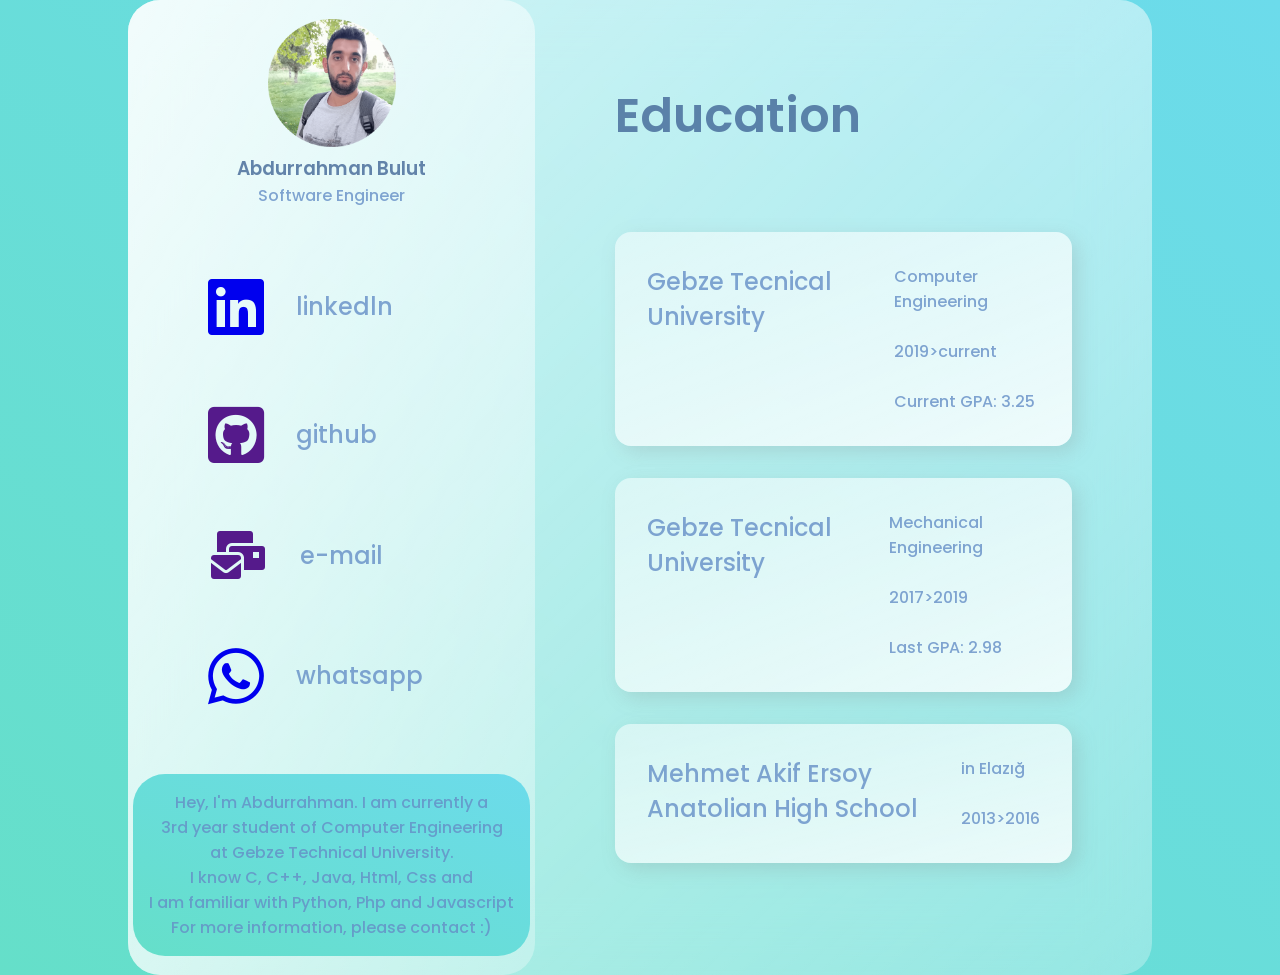
==== index.html @ 1a70b050 "Add files via upload Initial commit" ====
<!DOCTYPE html>
<html lang="en">
  <head>
    <meta charset="UTF-8" />
    <meta name="viewport" content="width=device-width, initial-scale=1.0" />
    <meta name="description" content="Personal Portfolio">
    <meta name="author" content="Abdurrahman Bulut">
    <meta name="keywords" content="Personal portfolio, cv, abdurrahman bulut">
    <link rel="preconnect" href="https://fonts.gstatic.com" />
    <link
      href="https://fonts.googleapis.com/css2?family=Poppins:wght@400;500;700&display=swap"
      rel="stylesheet"
    />
    <link rel="stylesheet" href="./style.css" />
    <link href="https://fonts.googleapis.com/css2?family=Roboto:wght@500&display=swap" rel="stylesheet">
    <link rel="stylesheet" href="https://cdnjs.cloudflare.com/ajax/libs/font-awesome/6.0.0-beta2/css/all.min.css">
    <link rel="shortcut icon" href="./images/favicon.ico" type="image/x-icon">
    <link rel="icon" href="./images/favicon.ico" type="image/x-icon">
    <title>AB Portfolio</title>
  </head>
  <body>
    <main>
      <section class="glass">
        <div class="dashboard">
          <div class="user">
            <img src="./images/me.png" alt="" />
            <h3>Abdurrahman Bulut</h3>
            <p>Software Engineer</p>
          </div>
          <div class="links">
            <div class="link">
              <a href="https://www.linkedin.com/in/abdurrahman-bulut/" target="_blank"><i
                class="fab fa-linkedin fa-4x"></i></a>
              <h2>linkedln</h2>
            </div>
            <div class="link">
              <a href="https://github.com/abdurrahmanbulut" target="_blank"><i
                class="fa-brands fa-github-square fa-4x c-pirple"></i></a>
              <h2>github</h2>
            </div>
            <div class="link">
              <a href="mailto:abdurrahmanbulut@yahoo.com?Subject=Hello" target="_blank"><i
                class="fas fa-mail-bulk fa-3x c-pirple"></i></a>
              <h2>e-mail</h2>
            </div>
            <div class="link">
              <a href=" https://wa.me/905444394021" target="_blank"><i class="fab fa-whatsapp fa-4x"></i></a>
              <h2>whatsapp</h2>
            </div>
          </div>
          <div class="definition">
            <p>Hey, I'm Abdurrahman. I am currently a</p>
            <p>3rd year student of Computer Engineering </p>
            <p>at Gebze Technical University.</p>
            <p>I know C, C++, Java, Html, Css and</p>
            <p>I am familiar with Python, Php and Javascript</p>
            <p>For more information, please contact :)</p>
          </div>
        </div>
        <div class="education">
          <div class="status">
            <h1>Education</h1>
          </div>
          <div class="cards">
            <div class="card">
              <h2>Gebze Tecnical University</h2>
              <p>Computer Engineering <br><br> 2019>current <br><br>Current GPA: 3.25</p>
            </div>
            <div class="card">
              <h2>Gebze Tecnical University</h2>
              <p>Mechanical Engineering <br><br> 2017>2019 <br><br>Last GPA: 2.98</p>
            </div>
            <div class="card">
              <h2>Mehmet Akif Ersoy Anatolian High School </h2>
              <p>in Elazığ <br><br> 2013>2016</p>
            </div>
          </div>
        </div>
      </section>
    </main>
  </body>
</html>
---- style.css ----
* {
  margin: 0;
  padding: 0;
  box-sizing: border-box;
}

h1 {
  color: #426696;
  font-weight: 600;
  font-size: 3rem;
  opacity: 0.8;
}
h2,
p {
  color: #658ec6;
  font-weight: 500;
  opacity: 0.8;
}

h3 {
  color: #426696;
  font-weight: 600;
  opacity: 0.8;
}
.c-pirple{
  color: rgb(85, 26, 139);
}
main {
  font-family: "Poppins", sans-serif;
  min-height: 100vh;
  background: linear-gradient(to right top, #65dfc9, #6cdbeb);
  display: flex;
  align-items: center;
  justify-content: center;
}
.user img{
  width: 8rem;
}

.glass {
  background: white;
  width: 80%;
  background: linear-gradient(
    to right bottom,
    rgba(255, 255, 255, 0.7),
    rgba(255, 255, 255, 0.3)
  );
  border-radius: 2rem;
  z-index: 2;
  backdrop-filter: blur(2rem);
  display: flex;
}


.dashboard {
  flex: 1;
  display: flex;
  flex-direction: column;
  align-items: center;
  justify-content: space-evenly;
  text-align: center;
  background: linear-gradient(
    to right bottom,
    rgba(255, 255, 255, 0.7),
    rgba(255, 255, 255, 0.3)
  );
  border-radius: 2rem;
}
.link {
  display: flex;
  margin: 2rem 0rem;
  padding: 1rem 5rem;
  align-items: center;
}
.link h2 {
  padding: 0rem 2rem;
}

.education {
  flex: 2;
}

.definition {
  background: linear-gradient(to right top, #65dfc9, #6cdbeb);
  border-radius: 2rem;
  color: white;
  padding: 1rem;
  position: relative;
}

/* Educations */
.status {
  margin-bottom: 3rem;
}


.education {
  margin: 5rem;
  display: flex;
  flex-direction: column;
  justify-content: space-evenly;
}

.card {
  display: flex;
  background: linear-gradient(
    to left top,
    rgba(255, 255, 255, 0.8),
    rgba(255, 255, 255, 0.5)
  );
  
  border-radius: 1rem;
  margin: 2rem 0rem;
  padding: 2rem;
  box-shadow: 6px 6px 20px rgba(122, 122, 122, 0.212);
  justify-content: space-between;
}
@media(max-width:500px){
  .glass{
    display: flex;
    flex-direction: column;
  }
  .education{
    margin: 2rem;
  }
  .card{
    display: flex;
    flex-direction: column;
    width: 15rem;
  }
  .card h2{
    font-size: 1rem;
    margin-bottom: 1rem;
  }
}
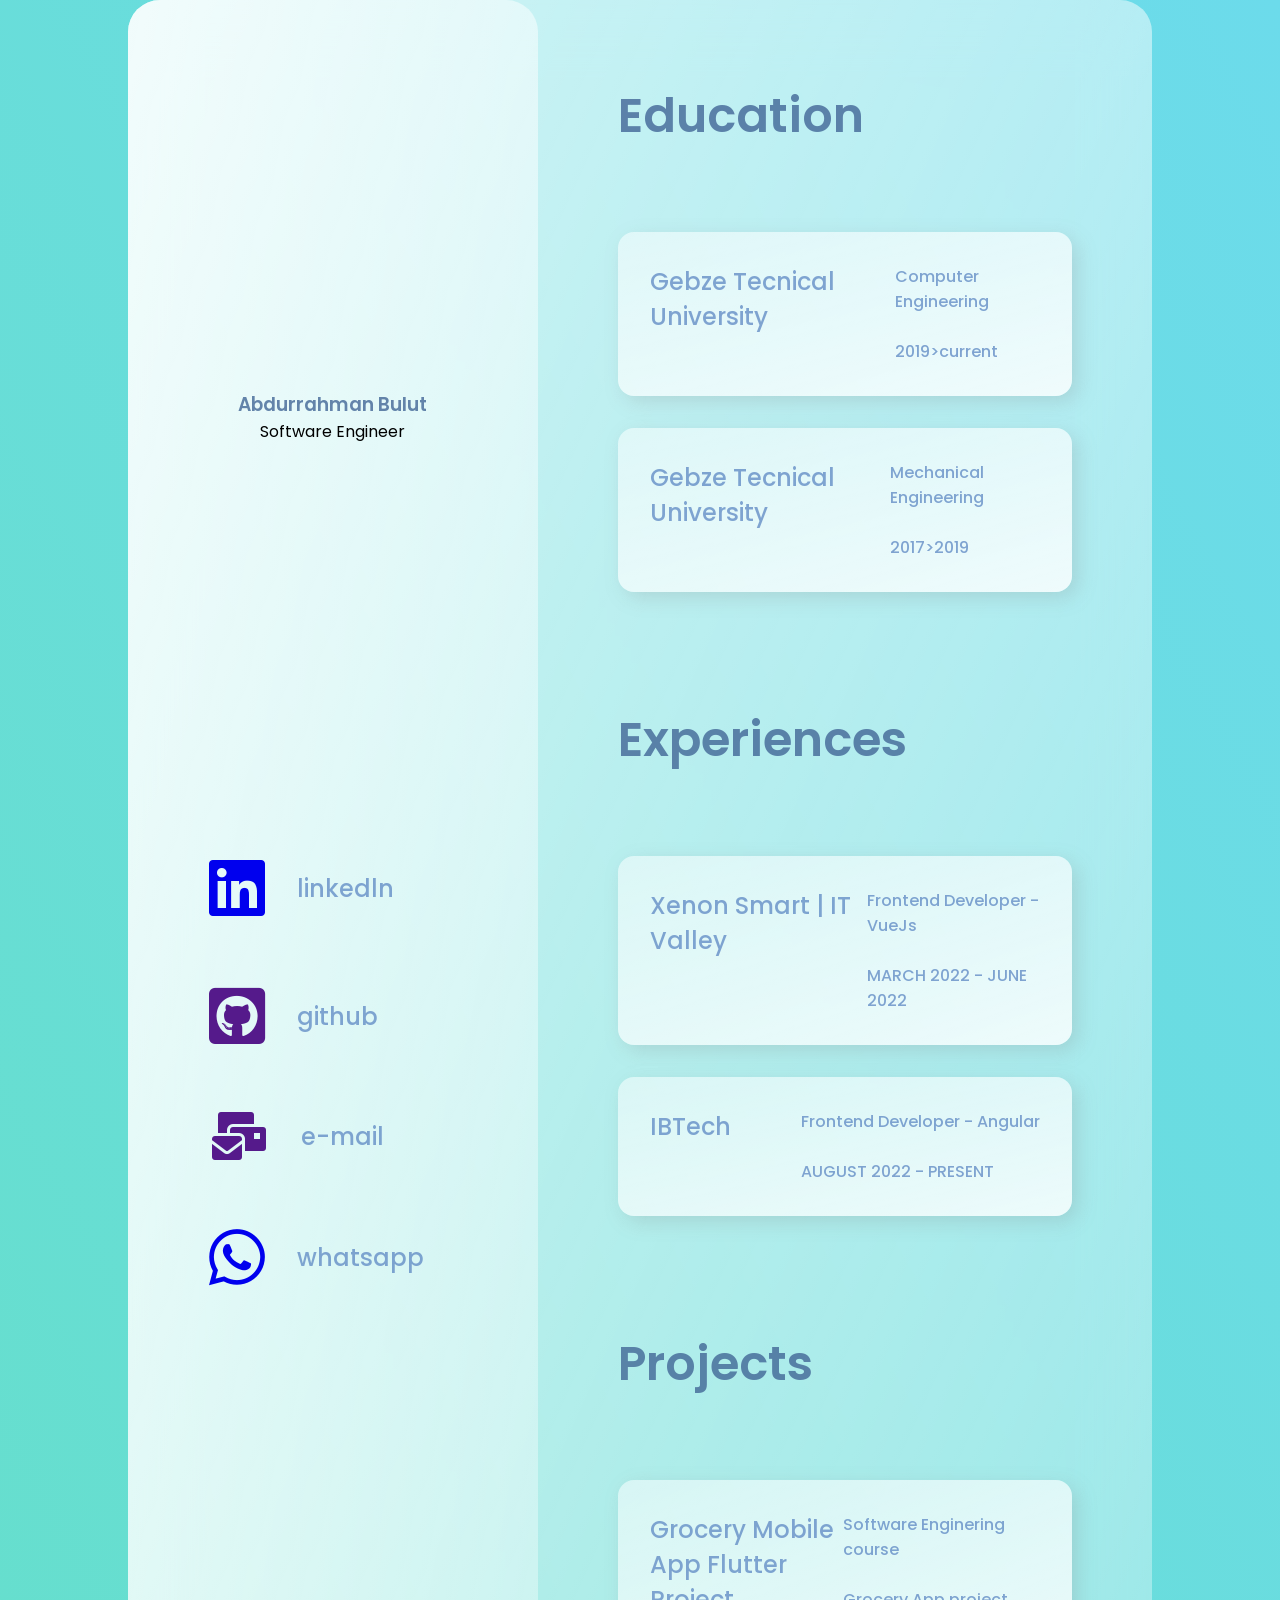
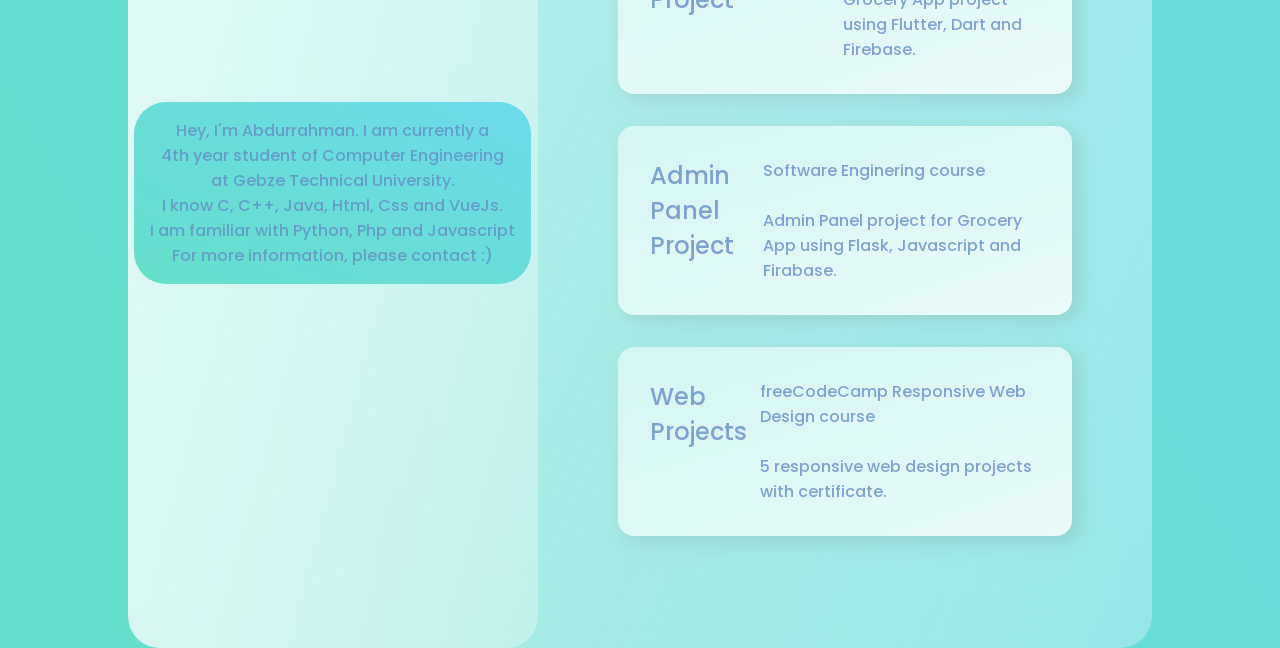
==== commit b38f1457: "current changes" ====
--- a/index.html
+++ b/index.html
@@ -23,13 +23,13 @@
       <section class="glass">
         <div class="dashboard">
           <div class="user">
-            <img src="./images/me.png" alt="" />
+            <img src="./images/me.jpg" alt="" />
             <h3>Abdurrahman Bulut</h3>
-            <p>Software Engineer</p>
+            <span>Software Engineer</span>
           </div>
           <div class="links">
             <div class="link">
-              <a href="https://www.linkedin.com/in/abdurrahman-bulut/" target="_blank"><i
+              <a href="https://www.linkedin.com/in/abdurrahman-bulut/" target="_blank"><i 
                 class="fab fa-linkedin fa-4x"></i></a>
               <h2>linkedln</h2>
             </div>
@@ -50,32 +50,67 @@
           </div>
           <div class="definition">
             <p>Hey, I'm Abdurrahman. I am currently a</p>
-            <p>3rd year student of Computer Engineering </p>
+            <p>4th year student of Computer Engineering </p>
             <p>at Gebze Technical University.</p>
-            <p>I know C, C++, Java, Html, Css and</p>
+            <p>I know C, C++, Java, Html, Css and VueJs.</p>
             <p>I am familiar with Python, Php and Javascript</p>
             <p>For more information, please contact :)</p>
           </div>
         </div>
-        <div class="education">
-          <div class="status">
-            <h1>Education</h1>
+        <div style="width: 60%;"> 
+          <div class="education">
+            <div class="status">
+              <h1>Education</h1>
+            </div>
+            <div class="cards">
+              <div class="card">
+                <h2 class="title-card">Gebze Tecnical University</h2>
+                <p class="info-card">Computer Engineering <br><br> 2019>current <br></p>
+              </div>
+              <div class="card">
+                <h2 class="title-card">Gebze Tecnical University</h2>
+                <p class="info-card">Mechanical Engineering <br><br> 2017>2019 <br></p>
+              </div>
+            </div>
+            
           </div>
-          <div class="cards">
-            <div class="card">
-              <h2>Gebze Tecnical University</h2>
-              <p>Computer Engineering <br><br> 2019>current <br><br>Current GPA: 3.25</p>
+          <div class="education">
+            <div class="status">
+              <h1>Experiences</h1>
             </div>
-            <div class="card">
-              <h2>Gebze Tecnical University</h2>
-              <p>Mechanical Engineering <br><br> 2017>2019 <br><br>Last GPA: 2.98</p>
+            <div class="cards">
+              <div class="card">
+                <h2 class="title-card">Xenon Smart | IT Valley</h2>
+                <p class="info-card">Frontend Developer - VueJs<br><br> MARCH 2022 - JUNE 2022 <br></p>
+              </div>
+              <div class="card">
+                <h2 class="title-card">IBTech</h2>
+                <p class="info-card">Frontend Developer - Angular<br><br> AUGUST 2022 - PRESENT <br></p>
+              </div>
             </div>
-            <div class="card">
-              <h2>Mehmet Akif Ersoy Anatolian High School </h2>
-              <p>in Elazığ <br><br> 2013>2016</p>
+          </div>
+          <div class="education">
+            <div class="status">
+              <h1>Projects</h1>
+            </div>
+            <div class="cards">
+              <div class="card">
+                <h2 class="title-card">Grocery Mobile App Flutter Project</h2>
+                <p class="info-card">Software Enginering course<br><br> Grocery App project using Flutter, Dart and Firebase. <br></p>
+              </div>
+              <div class="card">
+                <h2 class="title-card">Admin Panel Project</h2>
+                <p class="info-card">Software Enginering course <br><br>Admin Panel project for Grocery App using Flask, Javascript and Firabase.
+                  <br></p>
+              </div>
+              <div class="card">
+                <h2 class="title-card">Web Projects</h2>
+                <p class="info-card">freeCodeCamp Responsive Web Design course<br><br>5 responsive web design projects with certificate.<br></p>
+              </div>
             </div>
           </div>
         </div>
+        
       </section>
     </main>
   </body>
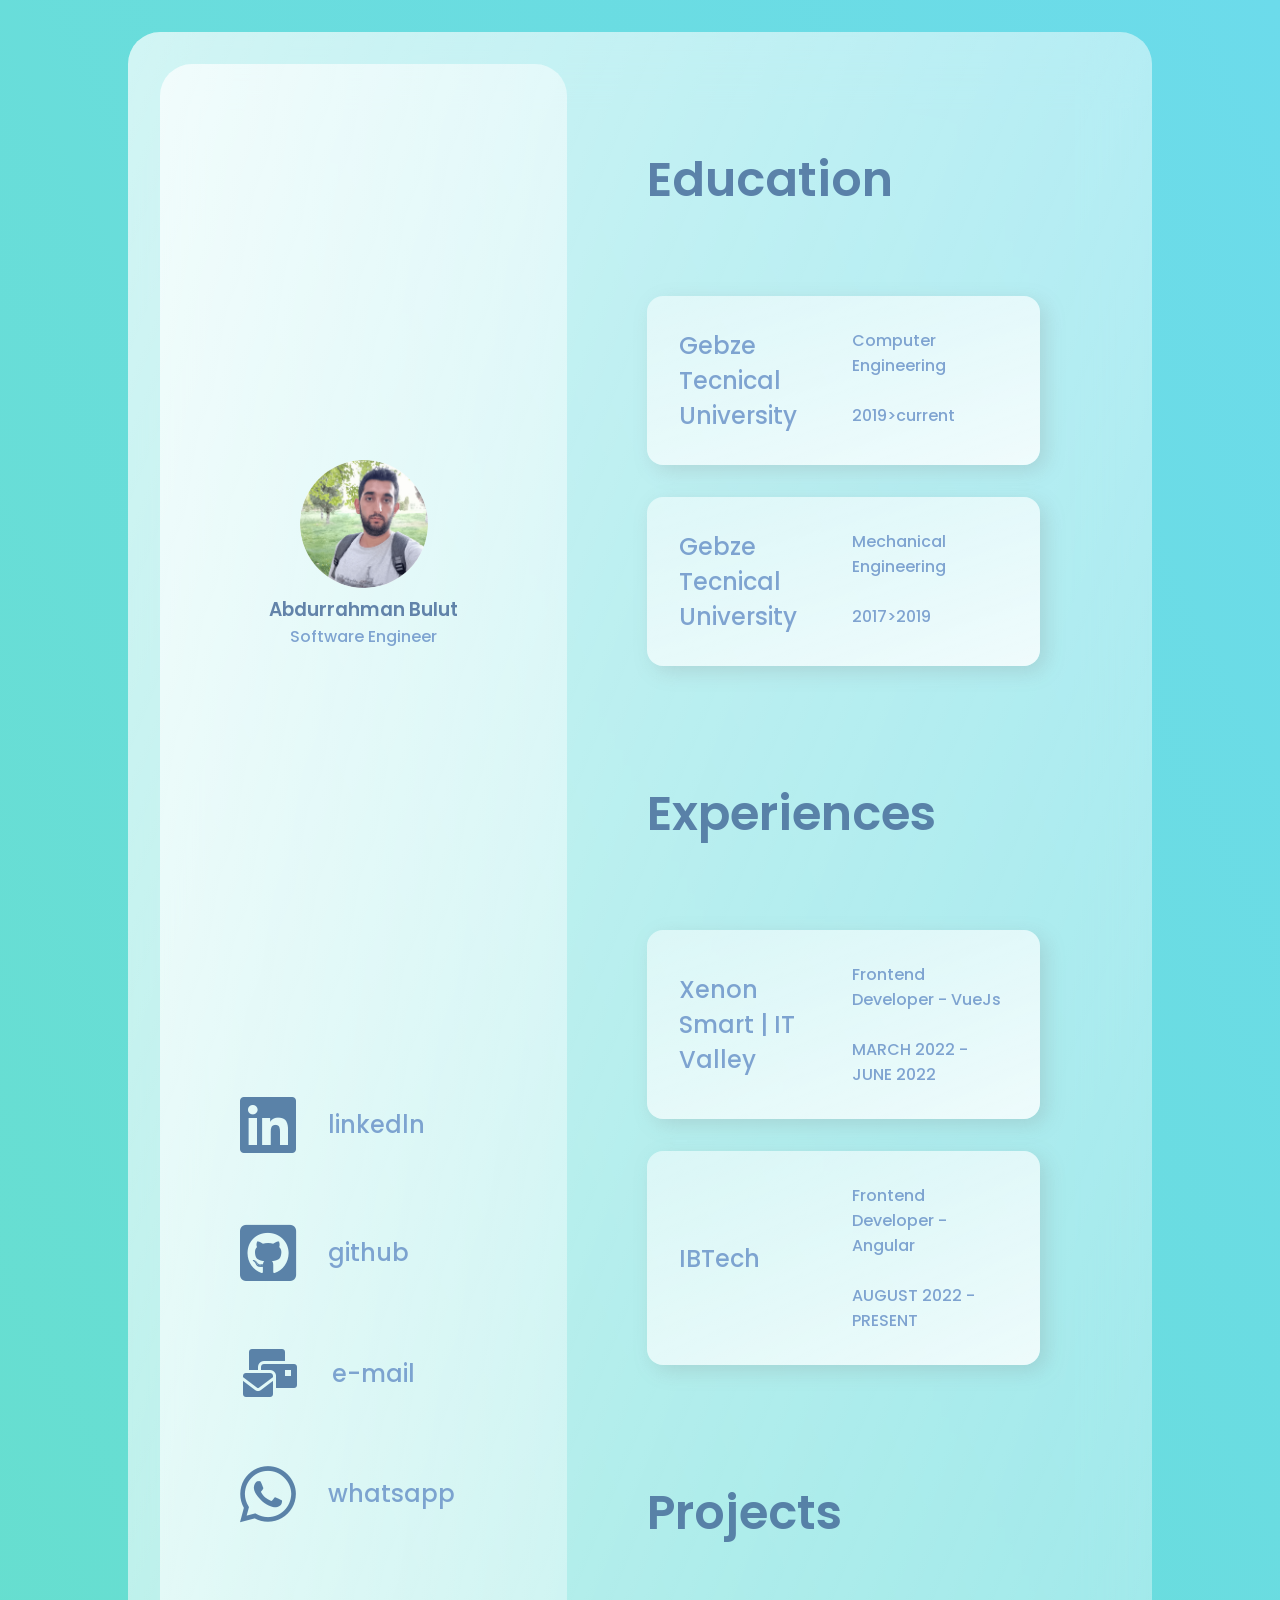
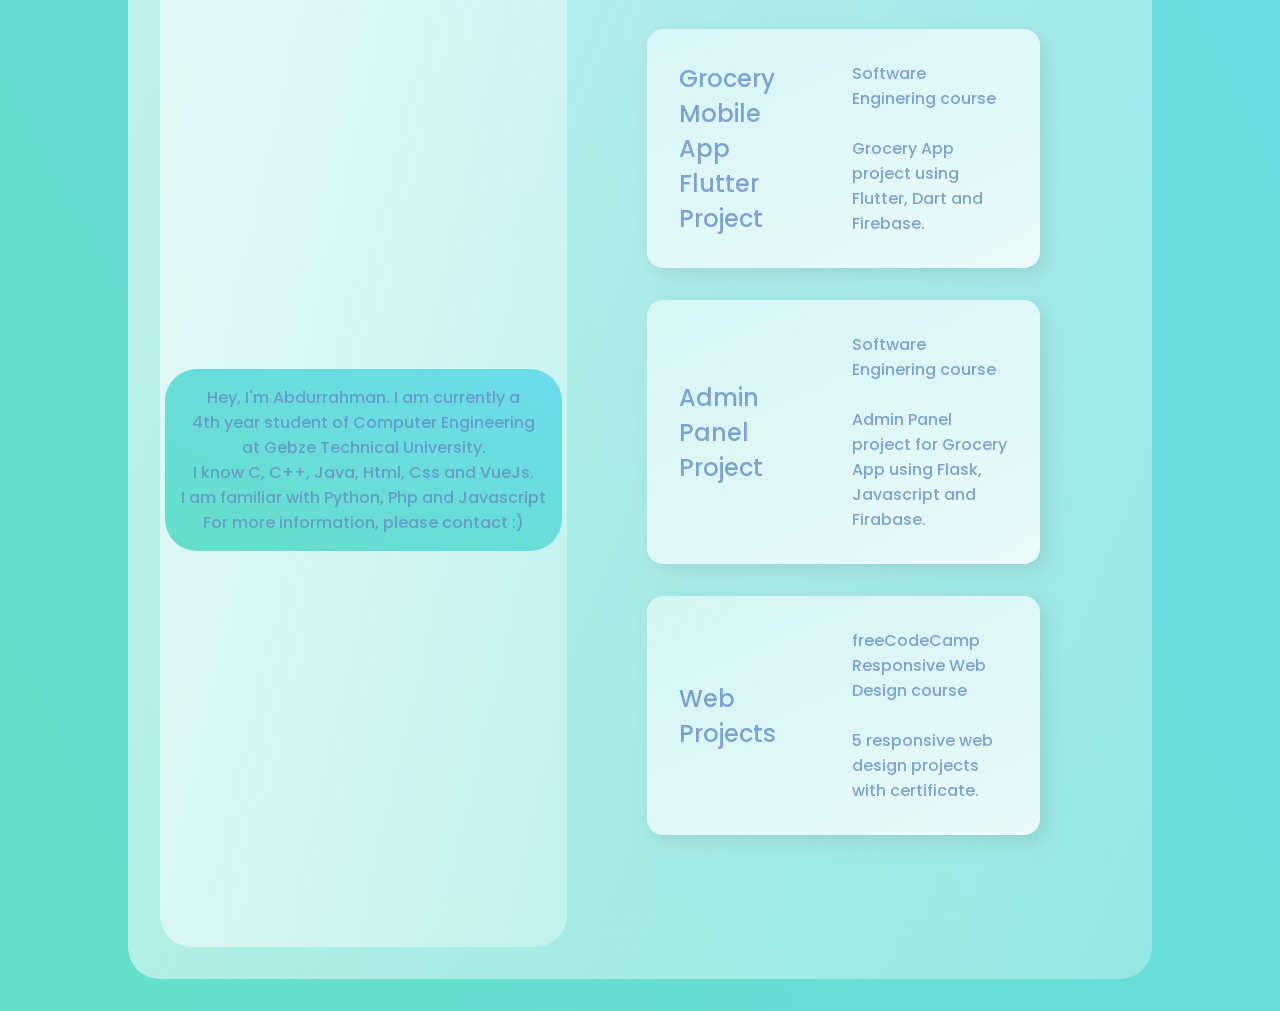
==== commit 22052f68: "Update index.html" ====
--- a/index.html
+++ b/index.html
@@ -39,7 +39,7 @@
               <h2>github</h2>
             </div>
             <div class="link">
-              <a href="mailto:abdurrahmanbulut@yahoo.com?Subject=Hello" target="_blank"><i
+              <a href="mailto:abdurrahmanbulut08@gmail.com?Subject=Hello" target="_blank"><i
                 class="fas fa-mail-bulk fa-3x c-pirple"></i></a>
               <h2>e-mail</h2>
             </div>
--- a/style.css
+++ b/style.css
@@ -16,7 +16,23 @@
   font-weight: 500;
   opacity: 0.8;
 }
-
+.title-card{
+  width: 40%;
+  margin-right: 3rem;
+  display: flex;
+  align-items: center;
+}
+.info-card{
+  width: 50%;
+}
+span{
+  color: #658ec6;
+  font-weight: 500;
+  opacity: 0.8;
+}
+i{
+  color: #5A82A8 !important;
+}
 h3 {
   color: #426696;
   font-weight: 600;
@@ -35,6 +51,7 @@
 }
 .user img{
   width: 8rem;
+  border-radius: 50%;
 }
 
 .glass {
@@ -49,6 +66,8 @@
   z-index: 2;
   backdrop-filter: blur(2rem);
   display: flex;
+  padding: 2rem;
+  margin: 2rem;
 }
 
 
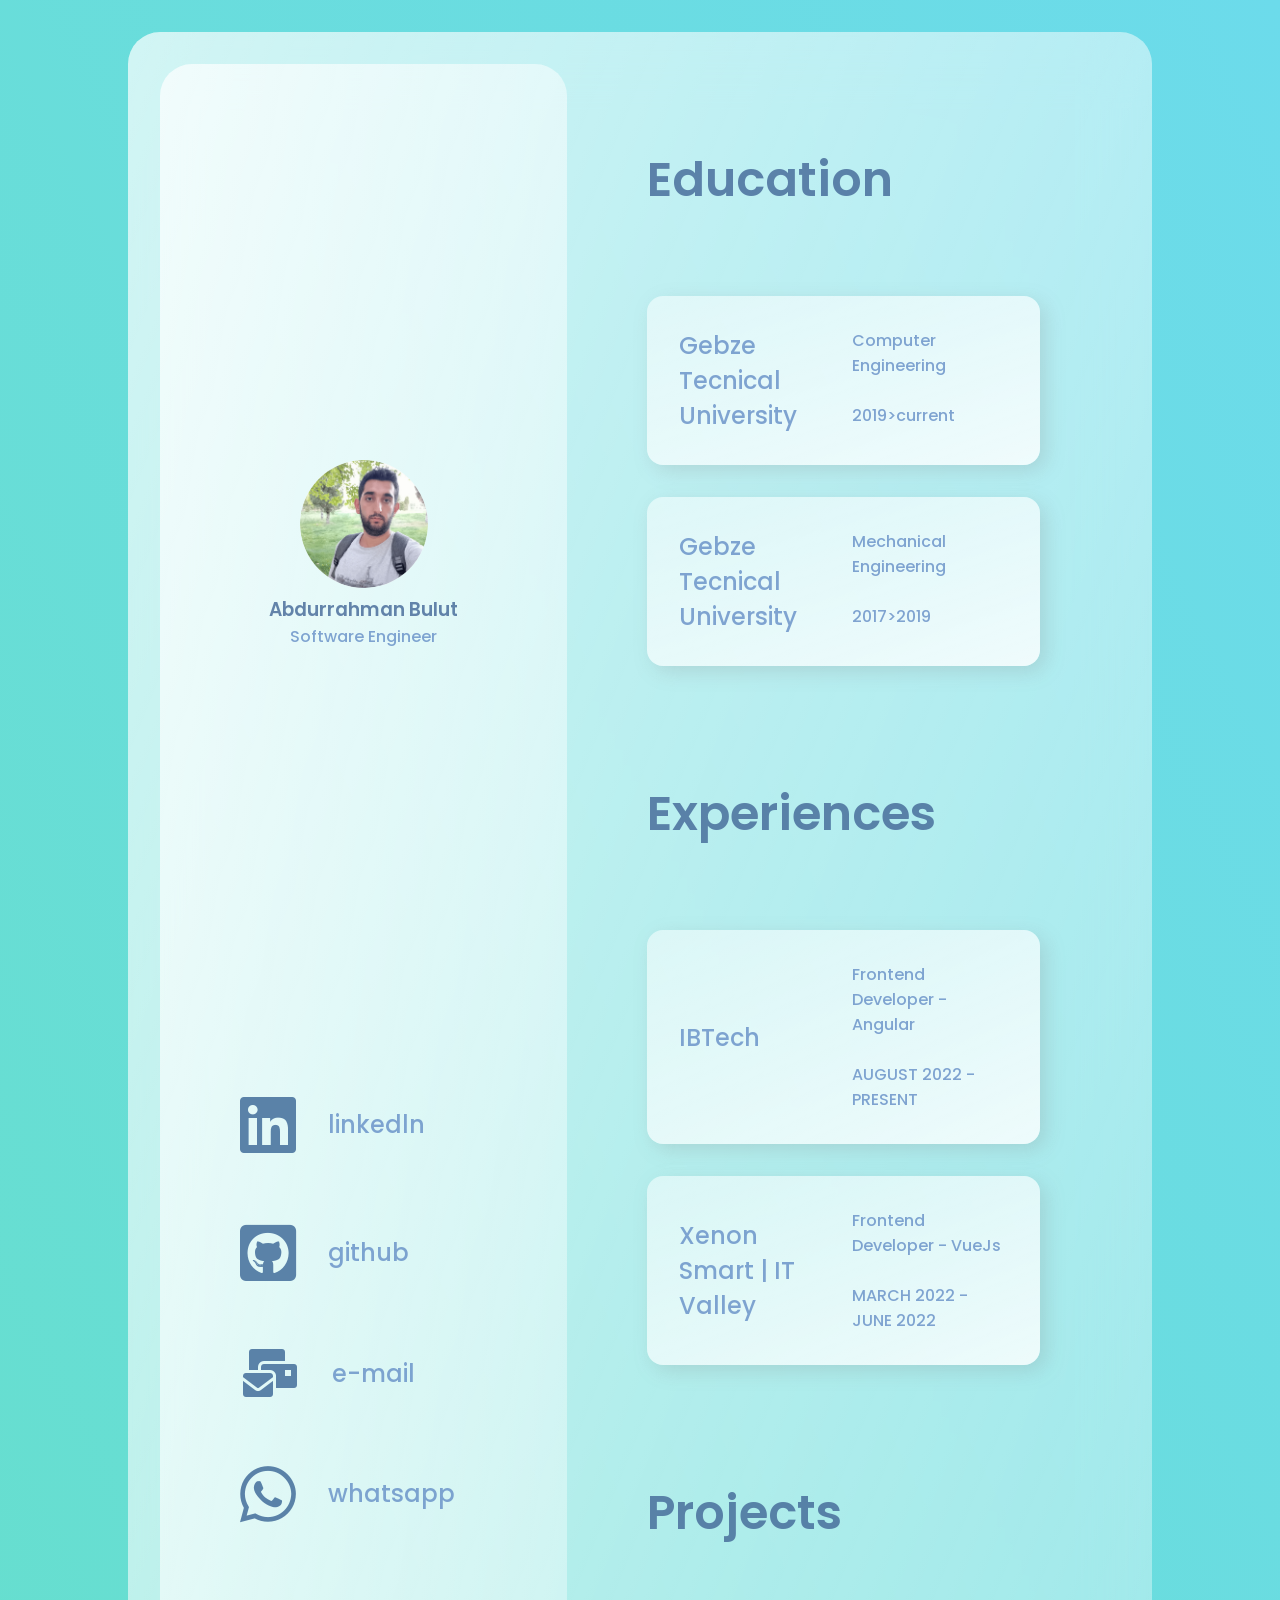
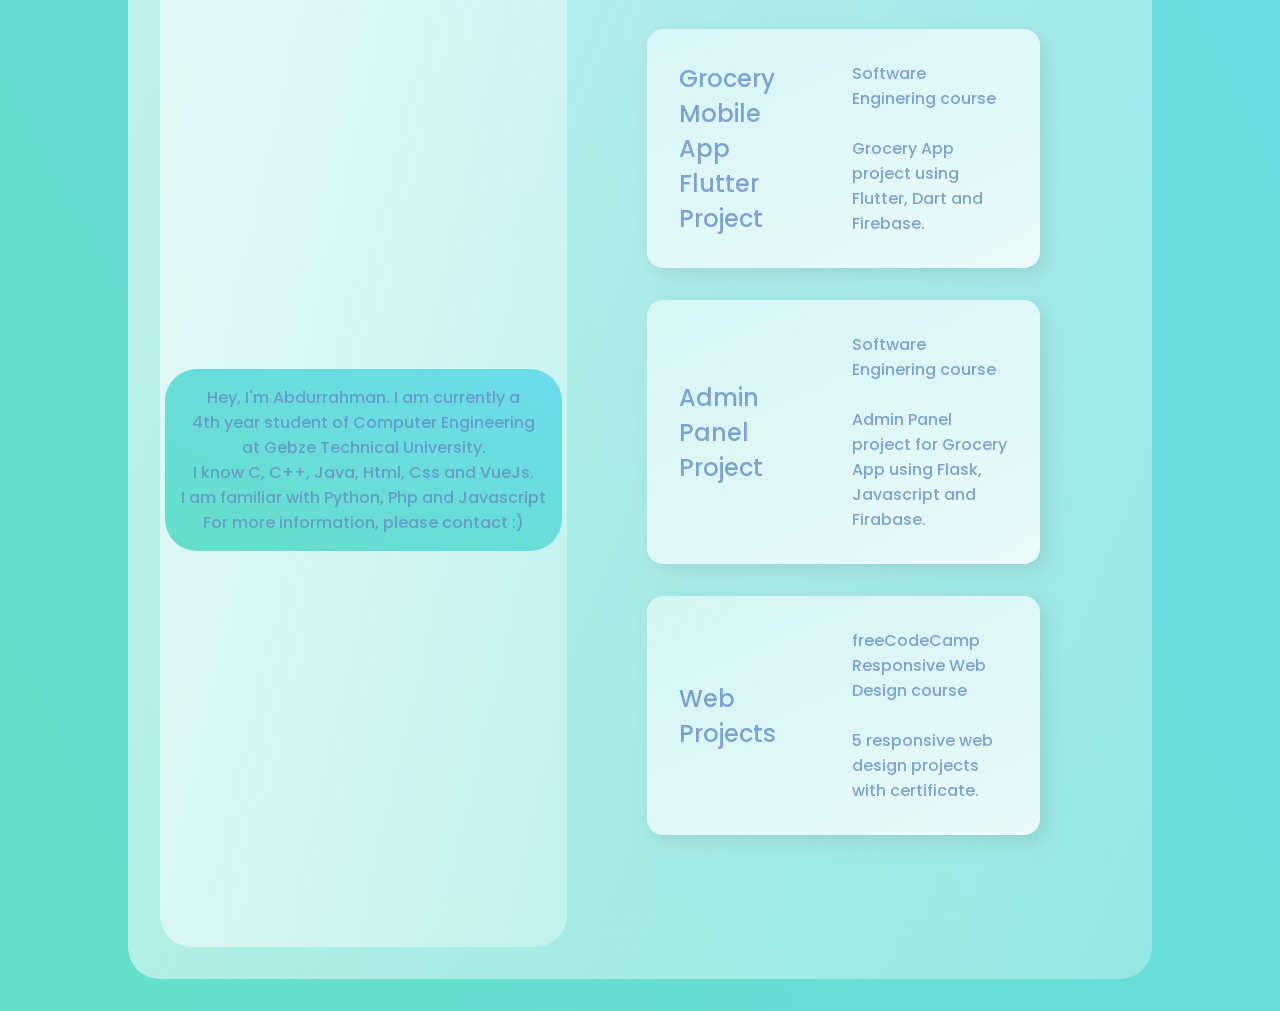
==== commit dc6e3d1a: "Update index.html" ====
--- a/index.html
+++ b/index.html
@@ -80,12 +80,12 @@
             </div>
             <div class="cards">
               <div class="card">
+                <h2 class="title-card">IBTech</h2>
+                <p class="info-card">Frontend Developer - Angular<br><br> AUGUST 2022 - PRESENT <br></p>
+              </div>
+              <div class="card">
                 <h2 class="title-card">Xenon Smart | IT Valley</h2>
                 <p class="info-card">Frontend Developer - VueJs<br><br> MARCH 2022 - JUNE 2022 <br></p>
-              </div>
-              <div class="card">
-                <h2 class="title-card">IBTech</h2>
-                <p class="info-card">Frontend Developer - Angular<br><br> AUGUST 2022 - PRESENT <br></p>
               </div>
             </div>
           </div>
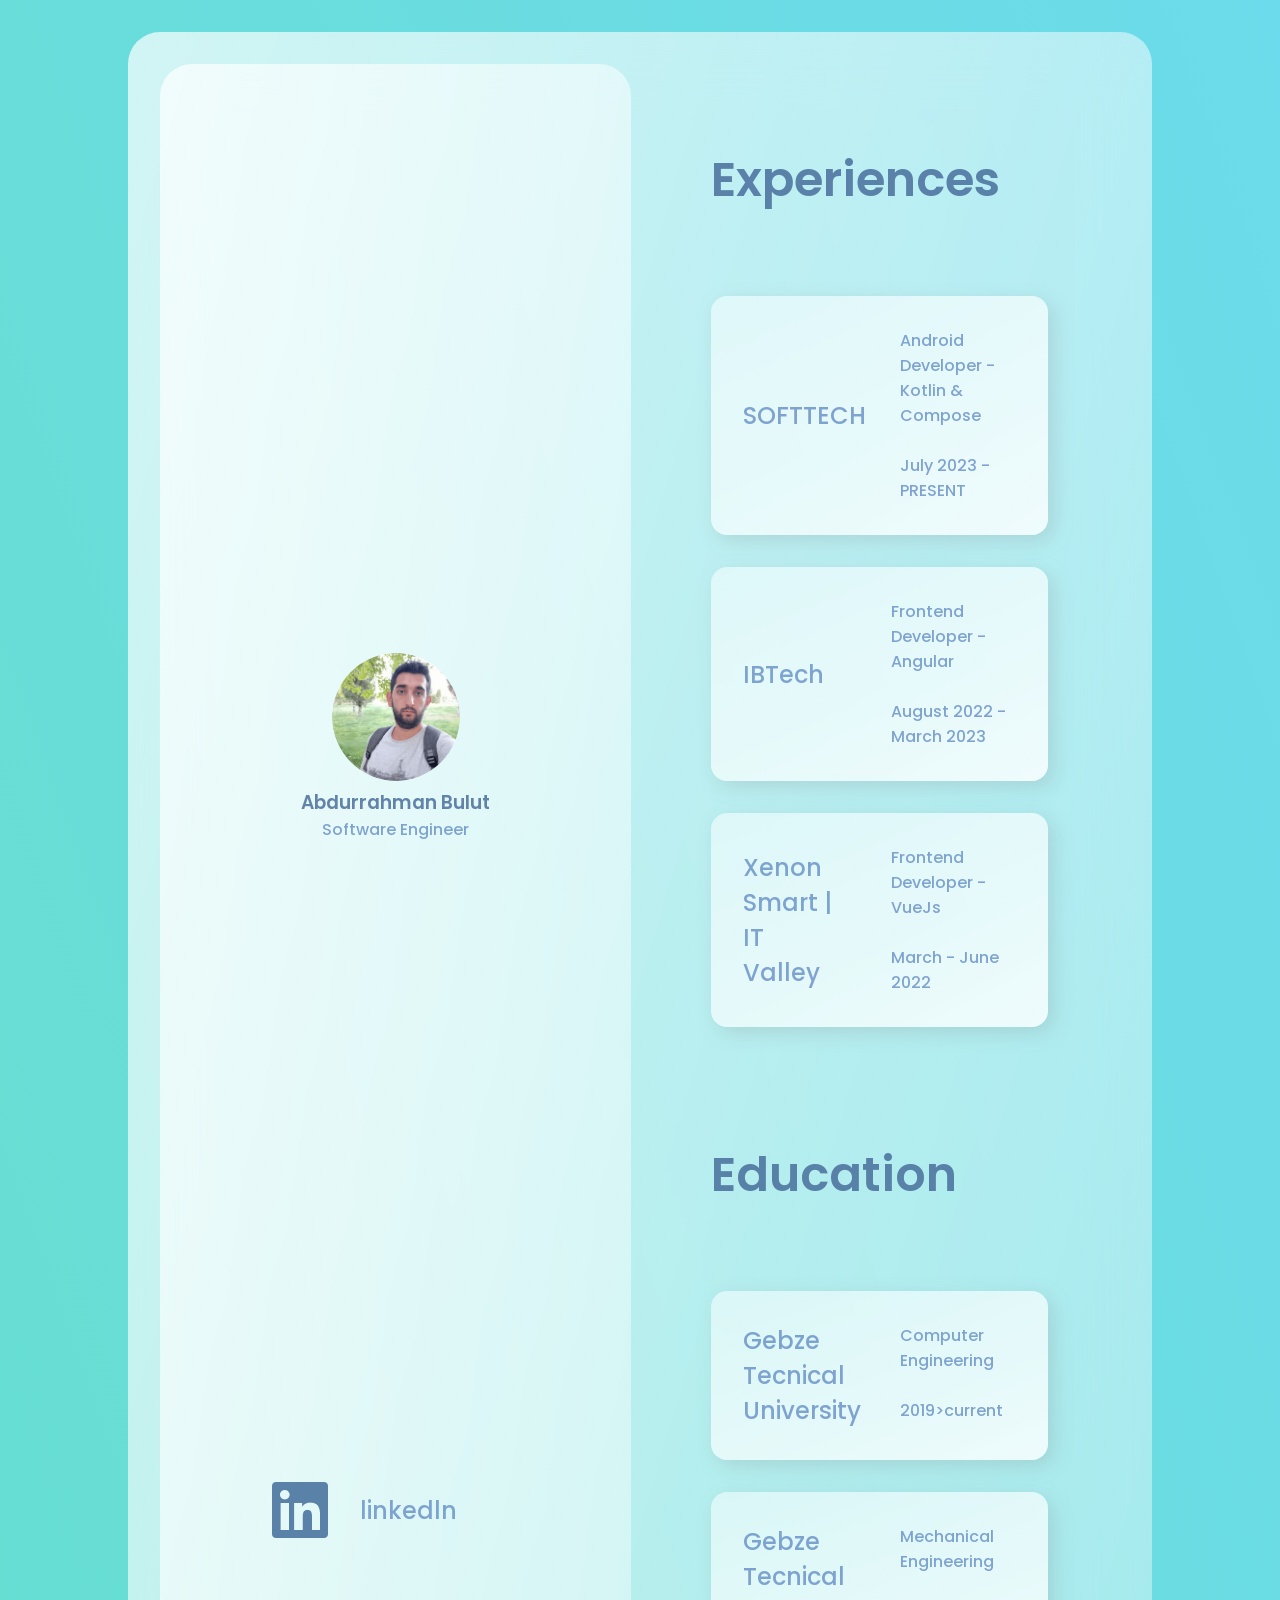
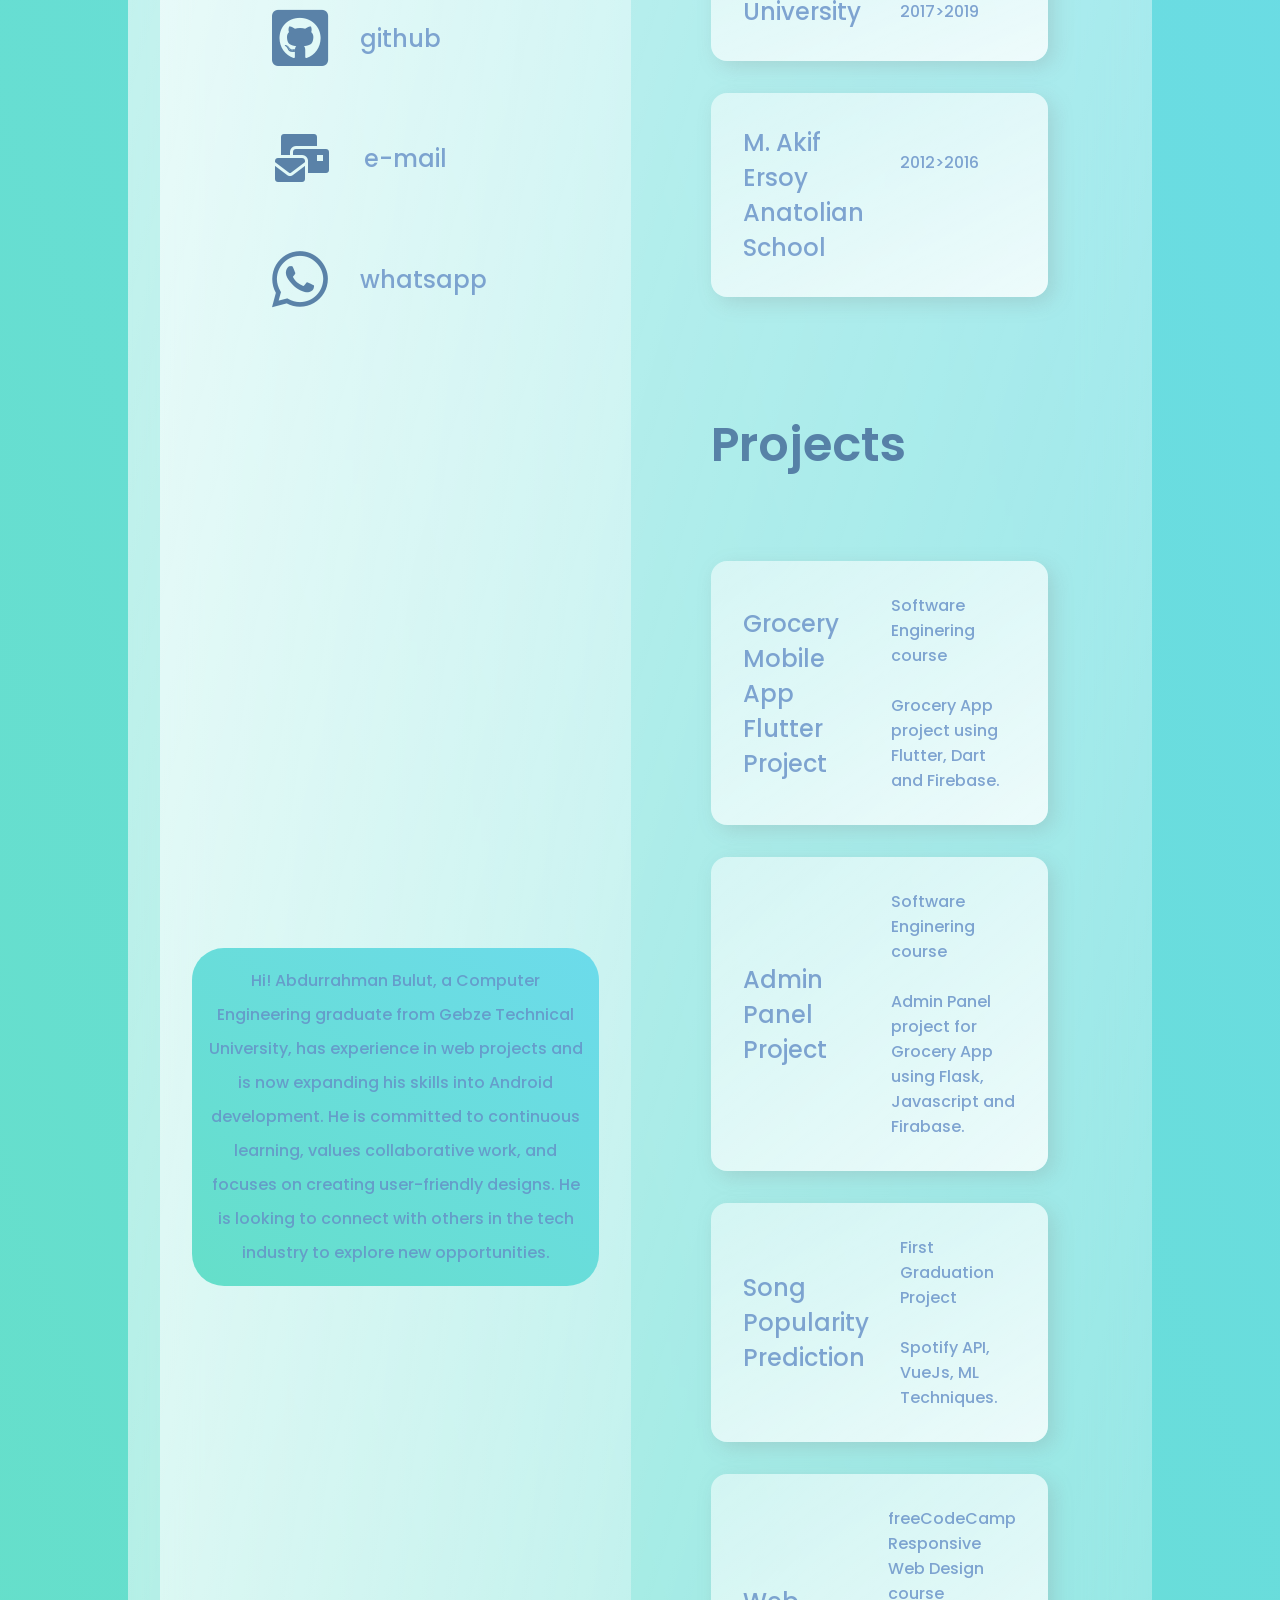
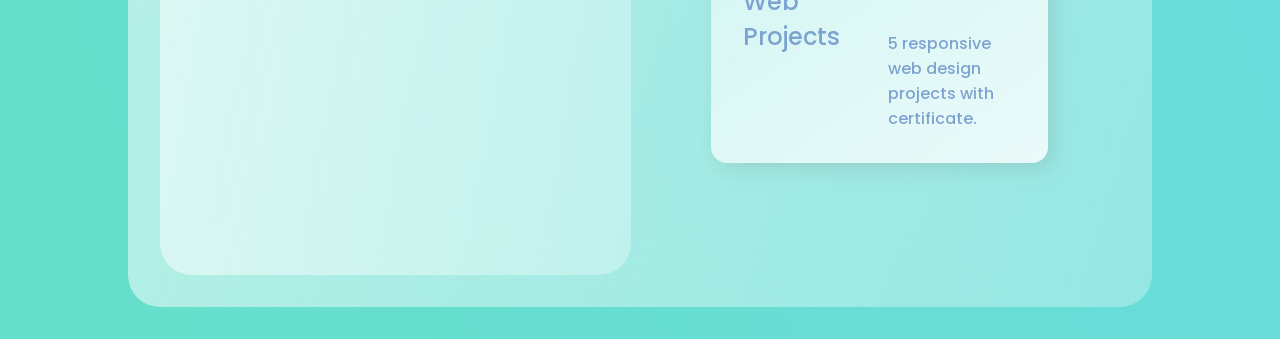
==== commit 8f1ca419: "education and experiences update" ====
--- a/index.html
+++ b/index.html
@@ -49,15 +49,35 @@
             </div>
           </div>
           <div class="definition">
-            <p>Hey, I'm Abdurrahman. I am currently a</p>
-            <p>4th year student of Computer Engineering </p>
-            <p>at Gebze Technical University.</p>
-            <p>I know C, C++, Java, Html, Css and VueJs.</p>
-            <p>I am familiar with Python, Php and Javascript</p>
-            <p>For more information, please contact :)</p>
+            <p style="line-height: 0.9cm;">
+              Hi! Abdurrahman Bulut, a Computer Engineering graduate from Gebze Technical University, 
+              has experience in web projects and is now expanding his skills into Android development.
+               He is committed to continuous learning, values collaborative work, and focuses on creating user-friendly designs.
+                He is looking to connect with others in the tech industry to explore new opportunities.
+            </p>
           </div>
         </div>
         <div style="width: 60%;"> 
+          <div class="education">
+            <div class="status">
+              <h1>Experiences</h1>
+            </div>
+            <div class="cards">
+              <div class="card">
+                <h2 class="title-card">SOFTTECH</h2>
+                <p class="info-card">Android Developer - Kotlin & Compose <br><br> July 2023 - PRESENT <br></p>
+              </div>
+              <div class="card">
+                <h2 class="title-card">IBTech</h2>
+                <p class="info-card">Frontend Developer - Angular<br><br> August 2022 - March 2023 <br></p>
+              </div>
+              <div class="card">
+                <h2 class="title-card">Xenon Smart | IT Valley</h2>
+                <p class="info-card">Frontend Developer - VueJs<br><br> March - June 2022 <br></p>
+              </div>
+
+            </div>
+          </div>
           <div class="education">
             <div class="status">
               <h1>Education</h1>
@@ -71,24 +91,14 @@
                 <h2 class="title-card">Gebze Tecnical University</h2>
                 <p class="info-card">Mechanical Engineering <br><br> 2017>2019 <br></p>
               </div>
+              <div class="card">
+                <h2 class="title-card">M. Akif Ersoy Anatolian School</h2>
+                <p class="info-card"><br> 2012>2016 <br></p>
+              </div>
             </div>
             
           </div>
-          <div class="education">
-            <div class="status">
-              <h1>Experiences</h1>
-            </div>
-            <div class="cards">
-              <div class="card">
-                <h2 class="title-card">IBTech</h2>
-                <p class="info-card">Frontend Developer - Angular<br><br> AUGUST 2022 - PRESENT <br></p>
-              </div>
-              <div class="card">
-                <h2 class="title-card">Xenon Smart | IT Valley</h2>
-                <p class="info-card">Frontend Developer - VueJs<br><br> MARCH 2022 - JUNE 2022 <br></p>
-              </div>
-            </div>
-          </div>
+          
           <div class="education">
             <div class="status">
               <h1>Projects</h1>
@@ -98,10 +108,15 @@
                 <h2 class="title-card">Grocery Mobile App Flutter Project</h2>
                 <p class="info-card">Software Enginering course<br><br> Grocery App project using Flutter, Dart and Firebase. <br></p>
               </div>
+              
               <div class="card">
                 <h2 class="title-card">Admin Panel Project</h2>
                 <p class="info-card">Software Enginering course <br><br>Admin Panel project for Grocery App using Flask, Javascript and Firabase.
                   <br></p>
+              </div>
+              <div class="card">
+                <h2 class="title-card">Song Popularity Prediction</h2>
+                <p class="info-card">First Graduation Project<br><br> Spotify API, VueJs, ML Techniques. <br></p>
               </div>
               <div class="card">
                 <h2 class="title-card">Web Projects</h2>
--- a/style.css
+++ b/style.css
@@ -83,6 +83,8 @@
     rgba(255, 255, 255, 0.7),
     rgba(255, 255, 255, 0.3)
   );
+  padding-right: 2rem;
+  padding-left: 2rem;
   border-radius: 2rem;
 }
 .link {
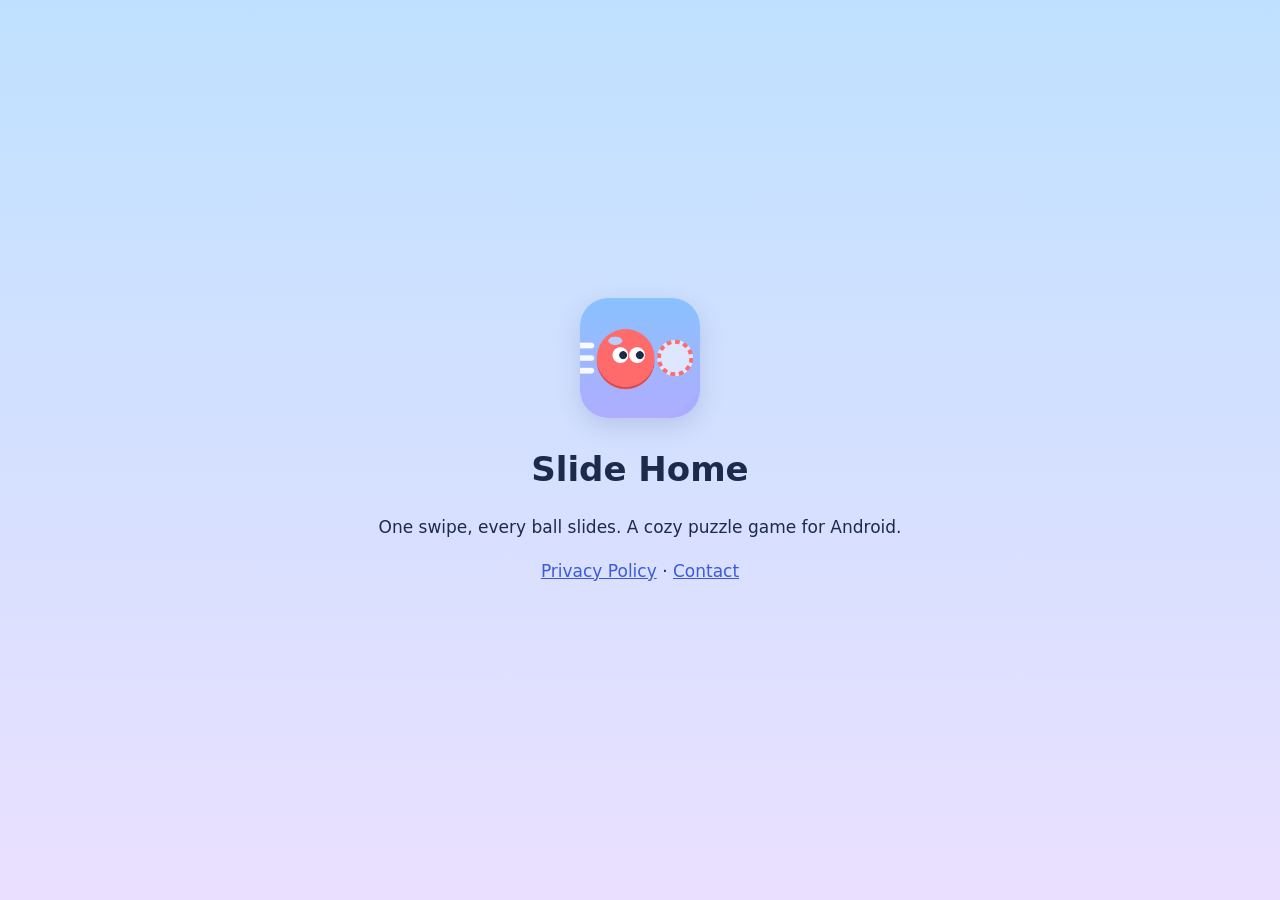
==== commit 74925903: "Add files via upload" ====
--- a/index.html
+++ b/index.html
@@ -1,132 +1,23 @@
-<!DOCTYPE html>
+<!doctype html>
 <html lang="en">
-  <head>
-    <meta charset="UTF-8" />
-    <meta name="viewport" content="width=device-width, initial-scale=1.0" />
-    <meta name="description" content="Personal Portfolio">
-    <meta name="author" content="Abdurrahman Bulut">
-    <meta name="keywords" content="Personal portfolio, cv, abdurrahman bulut">
-    <link rel="preconnect" href="https://fonts.gstatic.com" />
-    <link
-      href="https://fonts.googleapis.com/css2?family=Poppins:wght@400;500;700&display=swap"
-      rel="stylesheet"
-    />
-    <link rel="stylesheet" href="./style.css" />
-    <link href="https://fonts.googleapis.com/css2?family=Roboto:wght@500&display=swap" rel="stylesheet">
-    <link rel="stylesheet" href="https://cdnjs.cloudflare.com/ajax/libs/font-awesome/6.0.0-beta2/css/all.min.css">
-    <link rel="shortcut icon" href="./images/favicon.ico" type="image/x-icon">
-    <link rel="icon" href="./images/favicon.ico" type="image/x-icon">
-    <title>AB Portfolio</title>
-  </head>
-  <body>
-    <main>
-      <section class="glass">
-        <div class="dashboard">
-          <div class="user">
-            <img src="./images/me.jpg" alt="" />
-            <h3>Abdurrahman Bulut</h3>
-            <span>Software Engineer</span>
-          </div>
-          <div class="links">
-            <div class="link">
-              <a href="https://www.linkedin.com/in/abdurrahman-bulut/" target="_blank"><i 
-                class="fab fa-linkedin fa-4x"></i></a>
-              <h2>linkedln</h2>
-            </div>
-            <div class="link">
-              <a href="https://github.com/abdurrahmanbulut" target="_blank"><i
-                class="fa-brands fa-github-square fa-4x c-pirple"></i></a>
-              <h2>github</h2>
-            </div>
-            <div class="link">
-              <a href="mailto:abdurrahmanbulut08@gmail.com?Subject=Hello" target="_blank"><i
-                class="fas fa-mail-bulk fa-3x c-pirple"></i></a>
-              <h2>e-mail</h2>
-            </div>
-            <div class="link">
-              <a href=" https://wa.me/905444394021" target="_blank"><i class="fab fa-whatsapp fa-4x"></i></a>
-              <h2>whatsapp</h2>
-            </div>
-          </div>
-          <div class="definition">
-            <p style="line-height: 0.9cm;">
-              Hi! Abdurrahman Bulut, a Computer Engineering graduate from Gebze Technical University, 
-              has experience in web projects and is now expanding his skills into Android development.
-               He is committed to continuous learning, values collaborative work, and focuses on creating user-friendly designs.
-                He is looking to connect with others in the tech industry to explore new opportunities.
-            </p>
-          </div>
-        </div>
-        <div style="width: 60%;"> 
-          <div class="education">
-            <div class="status">
-              <h1>Experiences</h1>
-            </div>
-            <div class="cards">
-              <div class="card">
-                <h2 class="title-card">SOFTTECH</h2>
-                <p class="info-card">Android Developer - Kotlin & Compose <br><br> July 2023 - PRESENT <br></p>
-              </div>
-              <div class="card">
-                <h2 class="title-card">IBTech</h2>
-                <p class="info-card">Frontend Developer - Angular<br><br> August 2022 - March 2023 <br></p>
-              </div>
-              <div class="card">
-                <h2 class="title-card">Xenon Smart | IT Valley</h2>
-                <p class="info-card">Frontend Developer - VueJs<br><br> March - June 2022 <br></p>
-              </div>
-
-            </div>
-          </div>
-          <div class="education">
-            <div class="status">
-              <h1>Education</h1>
-            </div>
-            <div class="cards">
-              <div class="card">
-                <h2 class="title-card">Gebze Tecnical University</h2>
-                <p class="info-card">Computer Engineering <br><br> 2019>current <br></p>
-              </div>
-              <div class="card">
-                <h2 class="title-card">Gebze Tecnical University</h2>
-                <p class="info-card">Mechanical Engineering <br><br> 2017>2019 <br></p>
-              </div>
-              <div class="card">
-                <h2 class="title-card">M. Akif Ersoy Anatolian School</h2>
-                <p class="info-card"><br> 2012>2016 <br></p>
-              </div>
-            </div>
-            
-          </div>
-          
-          <div class="education">
-            <div class="status">
-              <h1>Projects</h1>
-            </div>
-            <div class="cards">
-              <div class="card">
-                <h2 class="title-card">Grocery Mobile App Flutter Project</h2>
-                <p class="info-card">Software Enginering course<br><br> Grocery App project using Flutter, Dart and Firebase. <br></p>
-              </div>
-              
-              <div class="card">
-                <h2 class="title-card">Admin Panel Project</h2>
-                <p class="info-card">Software Enginering course <br><br>Admin Panel project for Grocery App using Flask, Javascript and Firabase.
-                  <br></p>
-              </div>
-              <div class="card">
-                <h2 class="title-card">Song Popularity Prediction</h2>
-                <p class="info-card">First Graduation Project<br><br> Spotify API, VueJs, ML Techniques. <br></p>
-              </div>
-              <div class="card">
-                <h2 class="title-card">Web Projects</h2>
-                <p class="info-card">freeCodeCamp Responsive Web Design course<br><br>5 responsive web design projects with certificate.<br></p>
-              </div>
-            </div>
-          </div>
-        </div>
-        
-      </section>
-    </main>
-  </body>
+<head>
+<meta charset="utf-8" />
+<meta name="viewport" content="width=device-width, initial-scale=1" />
+<title>Slide Home</title>
+<style>
+  body { margin: 0; min-height: 100vh; display: flex; align-items: center; justify-content: center; text-align: center;
+    font: 17px/1.6 system-ui, -apple-system, "Segoe UI", Roboto, sans-serif; color: #1e2a4a; background: linear-gradient(#bfe1ff, #eadfff); }
+  img { width: 120px; height: 120px; border-radius: 28px; box-shadow: 0 8px 24px rgba(60,80,140,.18); }
+  h1 { margin: 16px 0 4px; font-size: 34px; }
+  a { color: #3b5bdb; }
+</style>
+</head>
+<body>
+<main>
+  <img src="icon.png" alt="Slide Home" />
+  <h1>Slide Home</h1>
+  <p>One swipe, every ball slides. A cozy puzzle game for Android.</p>
+  <p><a href="privacy.html">Privacy Policy</a> · <a href="mailto:abdurrahmanbulut08@gmail.com">Contact</a></p>
+</main>
+</body>
 </html>
